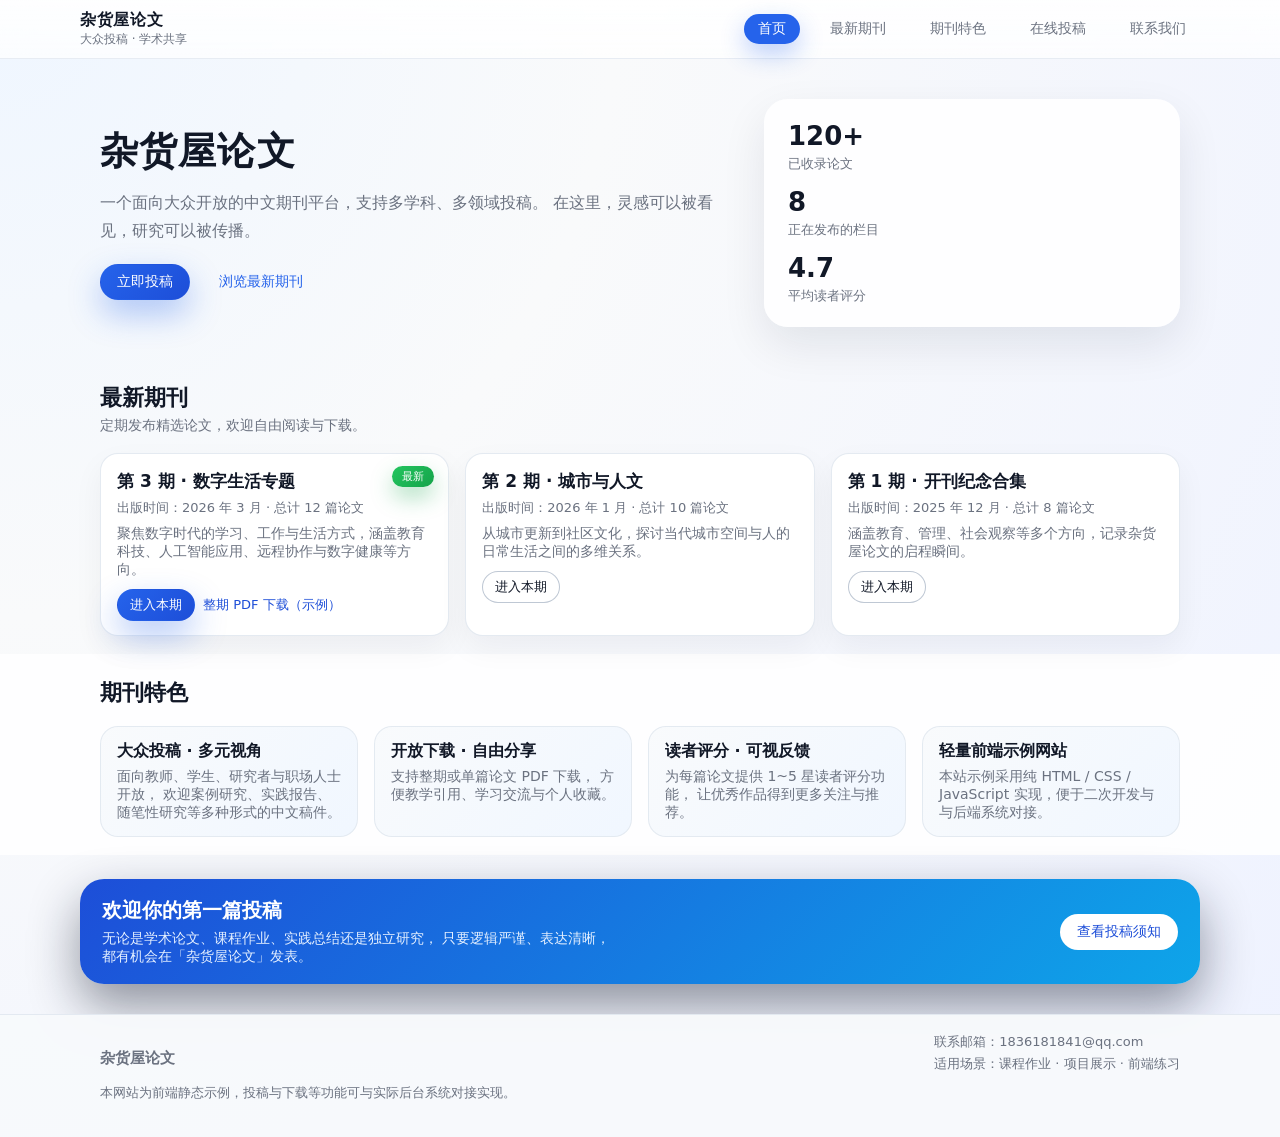
==== index.html @ 42ed57b1 "Add files via upload" ====
<!DOCTYPE html>
<html lang="zh-CN">
<head>
  <meta charset="UTF-8" />
  <meta name="viewport" content="width=device-width, initial-scale=1.0" />
  <title>杂货屋论文 - 中文期刊首页</title>
  <link rel="stylesheet" href="styles.css" />
</head>
<body>
  <header class="site-header">
    <div class="container header-inner">
      <div class="logo">
        <span class="logo-main">杂货屋论文</span>
        <span class="logo-sub">大众投稿 · 学术共享</span>
      </div>
      <nav class="nav">
        <a href="index.html" class="nav-link active">首页</a>
        <a href="#latest-issues" class="nav-link">最新期刊</a>
        <a href="#features" class="nav-link">期刊特色</a>
        <a href="submit.html" class="nav-link">在线投稿</a>
        <a href="#contact" class="nav-link">联系我们</a>
      </nav>
    </div>
  </header>

  <main>
    <!-- Hero 区域 -->
    <section class="hero">
      <div class="container hero-inner">
        <div class="hero-text">
          <h1>杂货屋论文</h1>
          <p>
            一个面向大众开放的中文期刊平台，支持多学科、多领域投稿。
            在这里，灵感可以被看见，研究可以被传播。
          </p>
          <div class="hero-actions">
            <a href="submit.html" class="btn btn-primary">立即投稿</a>
            <a href="#latest-issues" class="btn btn-ghost">浏览最新期刊</a>
          </div>
        </div>
        <div class="hero-panel">
          <div class="hero-stat">
            <span class="stat-number">120+</span>
            <span class="stat-label">已收录论文</span>
          </div>
          <div class="hero-stat">
            <span class="stat-number">8</span>
            <span class="stat-label">正在发布的栏目</span>
          </div>
          <div class="hero-stat">
            <span class="stat-number">4.7</span>
            <span class="stat-label">平均读者评分</span>
          </div>
        </div>
      </div>
    </section>

    <!-- 最新期刊 -->
    <section id="latest-issues" class="section">
      <div class="container">
        <div class="section-header">
          <h2>最新期刊</h2>
          <p>定期发布精选论文，欢迎自由阅读与下载。</p>
        </div>
        <div class="issue-grid">
          <article class="issue-card">
            <div class="issue-badge">最新</div>
            <h3>第 3 期 · 数字生活专题</h3>
            <p class="issue-meta">出版时间：2026 年 3 月 · 总计 12 篇论文</p>
            <p class="issue-desc">
              聚焦数字时代的学习、工作与生活方式，涵盖教育科技、人工智能应用、远程协作与数字健康等方向。
            </p>
            <div class="issue-actions">
              <a href="issue-3.html" class="btn btn-primary btn-sm">进入本期</a>
              <a href="#" class="text-link">整期 PDF 下载（示例）</a>
            </div>
          </article>

          <article class="issue-card">
            <h3>第 2 期 · 城市与人文</h3>
            <p class="issue-meta">出版时间：2026 年 1 月 · 总计 10 篇论文</p>
            <p class="issue-desc">
              从城市更新到社区文化，探讨当代城市空间与人的日常生活之间的多维关系。
            </p>
            <div class="issue-actions">
              <a href="issue-2.html" class="btn btn-outline btn-sm">进入本期</a>
            </div>
          </article>

          <article class="issue-card">
            <h3>第 1 期 · 开刊纪念合集</h3>
            <p class="issue-meta">出版时间：2025 年 12 月 · 总计 8 篇论文</p>
            <p class="issue-desc">
              涵盖教育、管理、社会观察等多个方向，记录杂货屋论文的启程瞬间。
            </p>
            <div class="issue-actions">
              <a href="issue-1.html" class="btn btn-outline btn-sm">进入本期</a>
            </div>
          </article>
        </div>
      </div>
    </section>

    <!-- 期刊特色 -->
    <section id="features" class="section section-alt">
      <div class="container">
        <div class="section-header">
          <h2>期刊特色</h2>
        </div>
        <div class="feature-grid">
          <div class="feature-card">
            <h3>大众投稿 · 多元视角</h3>
            <p>
              面向教师、学生、研究者与职场人士开放，
              欢迎案例研究、实践报告、随笔性研究等多种形式的中文稿件。
            </p>
          </div>
          <div class="feature-card">
            <h3>开放下载 · 自由分享</h3>
            <p>
              支持整期或单篇论文 PDF 下载，
              方便教学引用、学习交流与个人收藏。
            </p>
          </div>
          <div class="feature-card">
            <h3>读者评分 · 可视反馈</h3>
            <p>
              为每篇论文提供 1~5 星读者评分功能，
              让优秀作品得到更多关注与推荐。
            </p>
          </div>
          <div class="feature-card">
            <h3>轻量前端示例网站</h3>
            <p>
              本站示例采用纯 HTML / CSS / JavaScript
              实现，便于二次开发与与后端系统对接。
            </p>
          </div>
        </div>
      </div>
    </section>

    <!-- 投稿引导 -->
    <section class="section">
      <div class="container submit-promo">
        <div>
          <h2>欢迎你的第一篇投稿</h2>
          <p>
            无论是学术论文、课程作业、实践总结还是独立研究，
            只要逻辑严谨、表达清晰，都有机会在「杂货屋论文」发表。
          </p>
        </div>
        <div>
          <a href="submit.html" class="btn btn-primary">查看投稿须知</a>
        </div>
      </div>
    </section>
  </main>

  <footer id="contact" class="site-footer">
    <div class="container footer-inner">
      <div>
        <h3>杂货屋论文</h3>
        <p class="footer-text">
          本网站为前端静态示例，投稿与下载等功能可与实际后台系统对接实现。
        </p>
      </div>
      <div class="footer-info">
        <p>联系邮箱：1836181841@qq.com</p>
        <p>适用场景：课程作业 · 项目展示 · 前端练习</p>
      </div>
    </div>
  </footer>

  <script src="main.js"></script>
</body>
</html>
---- styles.css ----
:root {
  --bg: #f6f7fb;
  --bg-alt: #ffffff;
  --primary: #2563eb;
  --primary-soft: #e0edff;
  --primary-dark: #1d4ed8;
  --text: #111827;
  --text-muted: #6b7280;
  --border: #e5e7eb;
  --shadow-soft: 0 18px 45px rgba(15, 23, 42, 0.09);
  --radius-lg: 18px;
  --radius-md: 12px;
  --radius-pill: 999px;
}

*,
*::before,
*::after {
  box-sizing: border-box;
}

body {
  margin: 0;
  font-family: system-ui, -apple-system, BlinkMacSystemFont, "SF Pro Text",
    "PingFang SC", "Hiragino Sans GB", "Microsoft YaHei", sans-serif;
  color: var(--text);
  background: radial-gradient(circle at top left, #eff6ff, #f9fafb 36%, #eef2ff);
  -webkit-font-smoothing: antialiased;
}

a {
  color: inherit;
  text-decoration: none;
}

.container {
  width: 100%;
  max-width: 1120px;
  margin: 0 auto;
  padding: 0 20px;
}

/* Header */
.site-header {
  position: sticky;
  top: 0;
  z-index: 40;
  backdrop-filter: blur(14px);
  background: linear-gradient(
    to bottom,
    rgba(255, 255, 255, 0.9),
    rgba(255, 255, 255, 0.72)
  );
  border-bottom: 1px solid rgba(226, 232, 240, 0.8);
}

.header-inner {
  display: flex;
  align-items: center;
  justify-content: space-between;
  padding: 10px 0;
}

.logo {
  display: flex;
  flex-direction: column;
}

.logo-main {
  font-weight: 700;
  letter-spacing: 0.04em;
}

.logo-sub {
  font-size: 12px;
  color: var(--text-muted);
}

.nav {
  display: flex;
  gap: 16px;
  font-size: 14px;
}

.nav-link {
  padding: 6px 14px;
  border-radius: var(--radius-pill);
  color: var(--text-muted);
  transition: all 0.18s ease;
}

.nav-link:hover {
  background: var(--primary-soft);
  color: var(--primary-dark);
}

.nav-link.active {
  background: var(--primary);
  color: #ffffff;
  box-shadow: 0 10px 25px rgba(37, 99, 235, 0.3);
}

/* Hero */
.hero {
  padding: 40px 0 32px;
}

.hero-inner {
  display: grid;
  grid-template-columns: 3fr 2fr;
  gap: 40px;
  align-items: center;
}

.hero-text h1 {
  font-size: 38px;
  margin: 0 0 12px;
  letter-spacing: 0.03em;
}

.hero-text p {
  margin: 0 0 20px;
  color: var(--text-muted);
  line-height: 1.7;
}

.hero-actions {
  display: flex;
  gap: 12px;
}

.hero-panel {
  background: rgba(255, 255, 255, 0.92);
  border-radius: 24px;
  padding: 22px 24px;
  box-shadow: var(--shadow-soft);
  display: grid;
  gap: 14px;
}

.hero-stat {
  display: flex;
  flex-direction: column;
  gap: 4px;
}

.stat-number {
  font-size: 26px;
  font-weight: 700;
}

.stat-label {
  font-size: 13px;
  color: var(--text-muted);
}

/* Sections */
.section {
  padding: 24px 0 18px;
}

.section-alt {
  background: rgba(255, 255, 255, 0.9);
}

.section-header {
  text-align: left;
  margin-bottom: 18px;
}

.section-header h2 {
  margin: 0 0 4px;
  font-size: 22px;
}

.section-header p {
  margin: 0;
  color: var(--text-muted);
  font-size: 14px;
}

/* Issue cards */
.issue-grid {
  display: grid;
  grid-template-columns: repeat(auto-fit, minmax(260px, 1fr));
  gap: 16px;
}

.issue-card {
  background: #ffffff;
  border-radius: var(--radius-lg);
  padding: 16px 16px 14px;
  border: 1px solid rgba(226, 232, 240, 0.9);
  box-shadow: 0 12px 30px rgba(15, 23, 42, 0.05);
  position: relative;
}

.issue-card h3 {
  margin: 0 0 6px;
  font-size: 17px;
}

.issue-meta {
  margin: 0 0 8px;
  font-size: 13px;
  color: var(--text-muted);
}

.issue-desc {
  margin: 0 0 10px;
  font-size: 14px;
  color: var(--text-muted);
}

.issue-badge {
  position: absolute;
  top: 12px;
  right: 14px;
  background: linear-gradient(135deg, #22c55e, #16a34a);
  color: #ffffff;
  font-size: 11px;
  padding: 3px 10px;
  border-radius: var(--radius-pill);
  box-shadow: 0 10px 22px rgba(22, 163, 74, 0.35);
}

.issue-actions {
  display: flex;
  align-items: center;
  gap: 8px;
  margin-top: 4px;
  flex-wrap: wrap;
}

/* Buttons & links */
.btn {
  display: inline-flex;
  align-items: center;
  justify-content: center;
  gap: 6px;
  padding: 8px 16px;
  border-radius: var(--radius-pill);
  border: 1px solid transparent;
  font-size: 14px;
  cursor: pointer;
  transition: all 0.16s ease;
}

.btn-sm {
  padding: 6px 12px;
  font-size: 13px;
}

.btn-primary {
  background: linear-gradient(135deg, #2563eb, #1d4ed8);
  color: #ffffff;
  box-shadow: 0 14px 32px rgba(37, 99, 235, 0.35);
}

.btn-primary:hover {
  transform: translateY(-1px);
  box-shadow: 0 18px 40px rgba(37, 99, 235, 0.45);
}

.btn-outline {
  background: #ffffff;
  border-color: rgba(148, 163, 184, 0.6);
  color: var(--text);
}

.btn-outline:hover {
  border-color: var(--primary);
  color: var(--primary-dark);
  background: rgba(239, 246, 255, 0.8);
}

.btn-ghost {
  background: transparent;
  border-color: transparent;
  color: var(--primary);
}

.btn-ghost:hover {
  background: rgba(191, 219, 254, 0.4);
}

.text-link {
  font-size: 13px;
  color: var(--primary-dark);
}

.text-link:hover {
  text-decoration: underline;
}

/* Feature grid */
.feature-grid {
  display: grid;
  grid-template-columns: repeat(auto-fit, minmax(230px, 1fr));
  gap: 16px;
}

.feature-card {
  background: linear-gradient(
    135deg,
    rgba(248, 250, 252, 0.9),
    rgba(239, 246, 255, 0.9)
  );
  border-radius: var(--radius-lg);
  padding: 14px 16px;
  border: 1px solid rgba(226, 232, 240, 0.9);
}

.feature-card h3 {
  margin: 0 0 6px;
  font-size: 16px;
}

.feature-card p {
  margin: 0;
  font-size: 14px;
  color: var(--text-muted);
}

/* Submit promo */
.submit-promo {
  background: linear-gradient(135deg, #1d4ed8, #0ea5e9);
  border-radius: 24px;
  padding: 18px 22px;
  color: #e5f0ff;
  display: flex;
  align-items: center;
  justify-content: space-between;
  gap: 16px;
  box-shadow: 0 22px 50px rgba(15, 23, 42, 0.45);
}

.submit-promo h2 {
  margin: 0 0 6px;
  font-size: 20px;
  color: #ffffff;
}

.submit-promo p {
  margin: 0;
  font-size: 14px;
  max-width: 520px;
}

.submit-promo .btn-primary {
  background: #ffffff;
  color: #1d4ed8;
  box-shadow: none;
}

.submit-promo .btn-primary:hover {
  box-shadow: 0 14px 32px rgba(15, 23, 42, 0.32);
}

/* Footer */
.site-footer {
  margin-top: 12px;
  padding: 18px 0 22px;
  border-top: 1px solid rgba(226, 232, 240, 0.9);
  background: rgba(248, 250, 252, 0.95);
}

.footer-inner {
  display: flex;
  align-items: flex-start;
  justify-content: space-between;
  gap: 16px;
  font-size: 13px;
  color: var(--text-muted);
}

.footer-text {
  max-width: 420px;
}

.footer-info p {
  margin: 0 0 4px;
}

/* Issue pages */
.page-header {
  padding: 24px 0 10px;
}

.page-title {
  margin: 0 0 4px;
  font-size: 26px;
}

.page-meta {
  margin: 0;
  font-size: 13px;
  color: var(--text-muted);
}

.article-list {
  display: flex;
  flex-direction: column;
  gap: 12px;
  margin-top: 10px;
}

.article-card {
  background: #ffffff;
  border-radius: var(--radius-md);
  padding: 12px 14px;
  border: 1px solid rgba(226, 232, 240, 0.95);
  display: grid;
  grid-template-columns: minmax(0, 3fr) minmax(0, 2fr);
  gap: 10px;
}

.article-main h3 {
  margin: 0 0 6px;
  font-size: 15px;
}

.article-main p {
  margin: 0;
  font-size: 13px;
  color: var(--text-muted);
}

.article-meta {
  font-size: 12px;
  color: var(--text-muted);
  margin-top: 4px;
}

.article-actions {
  display: flex;
  flex-direction: column;
  align-items: flex-end;
  justify-content: space-between;
  gap: 8px;
}

.rating {
  display: flex;
  align-items: center;
  gap: 6px;
}

.star-group {
  display: flex;
  gap: 2px;
}

.star {
  font-size: 16px;
  cursor: pointer;
  color: #d1d5db;
  transition: transform 0.1s ease, color 0.12s ease;
}

.star.active {
  color: #fbbf24;
}

.star:hover {
  transform: translateY(-1px) scale(1.05);
}

.rating-value {
  font-size: 12px;
  color: var(--text-muted);
}

/* Submit page */
.submit-layout {
  padding: 28px 0 20px;
}

.submit-grid {
  display: grid;
  grid-template-columns: minmax(0, 3fr) minmax(0, 2fr);
  gap: 24px;
}

.submit-card {
  background: #ffffff;
  border-radius: 22px;
  padding: 18px 18px 16px;
  box-shadow: var(--shadow-soft);
  border: 1px solid rgba(226, 232, 240, 0.9);
}

.submit-card h2 {
  margin: 0 0 4px;
  font-size: 20px;
}

.submit-card p {
  margin: 0 0 14px;
  font-size: 14px;
  color: var(--text-muted);
}

.submit-form {
  display: flex;
  flex-direction: column;
  gap: 12px;
}

.form-row {
  display: flex;
  gap: 10px;
}

.form-field {
  flex: 1;
  display: flex;
  flex-direction: column;
  gap: 4px;
}

.form-label {
  font-size: 13px;
  color: var(--text);
}

.form-label span {
  color: #f97316;
}

input[type="text"],
input[type="email"],
select,
textarea {
  border-radius: 10px;
  border: 1px solid rgba(209, 213, 219, 0.9);
  padding: 8px 10px;
  font-size: 14px;
  font-family: inherit;
  outline: none;
  transition: border-color 0.15s ease, box-shadow 0.15s ease, background 0.15s ease;
  background: #f9fafb;
}

input[type="text"]:focus,
input[type="email"]:focus,
select:focus,
textarea:focus {
  border-color: var(--primary);
  box-shadow: 0 0 0 1px rgba(37, 99, 235, 0.3);
  background: #ffffff;
}

textarea {
  resize: vertical;
  min-height: 90px;
}

.helper-text {
  font-size: 12px;
  color: var(--text-muted);
}

.submit-hint-card {
  background: linear-gradient(145deg, #0f172a, #111827);
  border-radius: 22px;
  padding: 18px 18px 16px;
  color: #e5e7eb;
}

.submit-hint-card h3 {
  margin: 0 0 8px;
  font-size: 16px;
}

.submit-hint-card ul {
  padding-left: 18px;
  margin: 0 0 8px;
  font-size: 13px;
}

.submit-hint-card li {
  margin-bottom: 4px;
}

.submit-hint-card p {
  margin: 0;
  font-size: 12px;
  color: #9ca3af;
}

.form-message {
  margin-top: 8px;
  font-size: 13px;
}

.form-message.success {
  color: #16a34a;
}

.form-message.error {
  color: #dc2626;
}

/* Responsive */
@media (max-width: 860px) {
  .hero-inner {
    grid-template-columns: 1fr;
  }

  .hero-panel {
    order: -1;
  }

  .submit-grid,
  .article-card {
    grid-template-columns: 1fr;
  }

  .article-actions {
    align-items: flex-start;
  }
}

@media (max-width: 640px) {
  .header-inner {
    flex-direction: column;
    align-items: flex-start;
    gap: 6px;
  }

  .nav {
    width: 100%;
    flex-wrap: wrap;
    justify-content: flex-start;
  }

  .hero {
    padding-top: 30px;
  }

  .hero-text h1 {
    font-size: 28px;
  }

  .submit-promo {
    flex-direction: column;
    align-items: flex-start;
  }
}
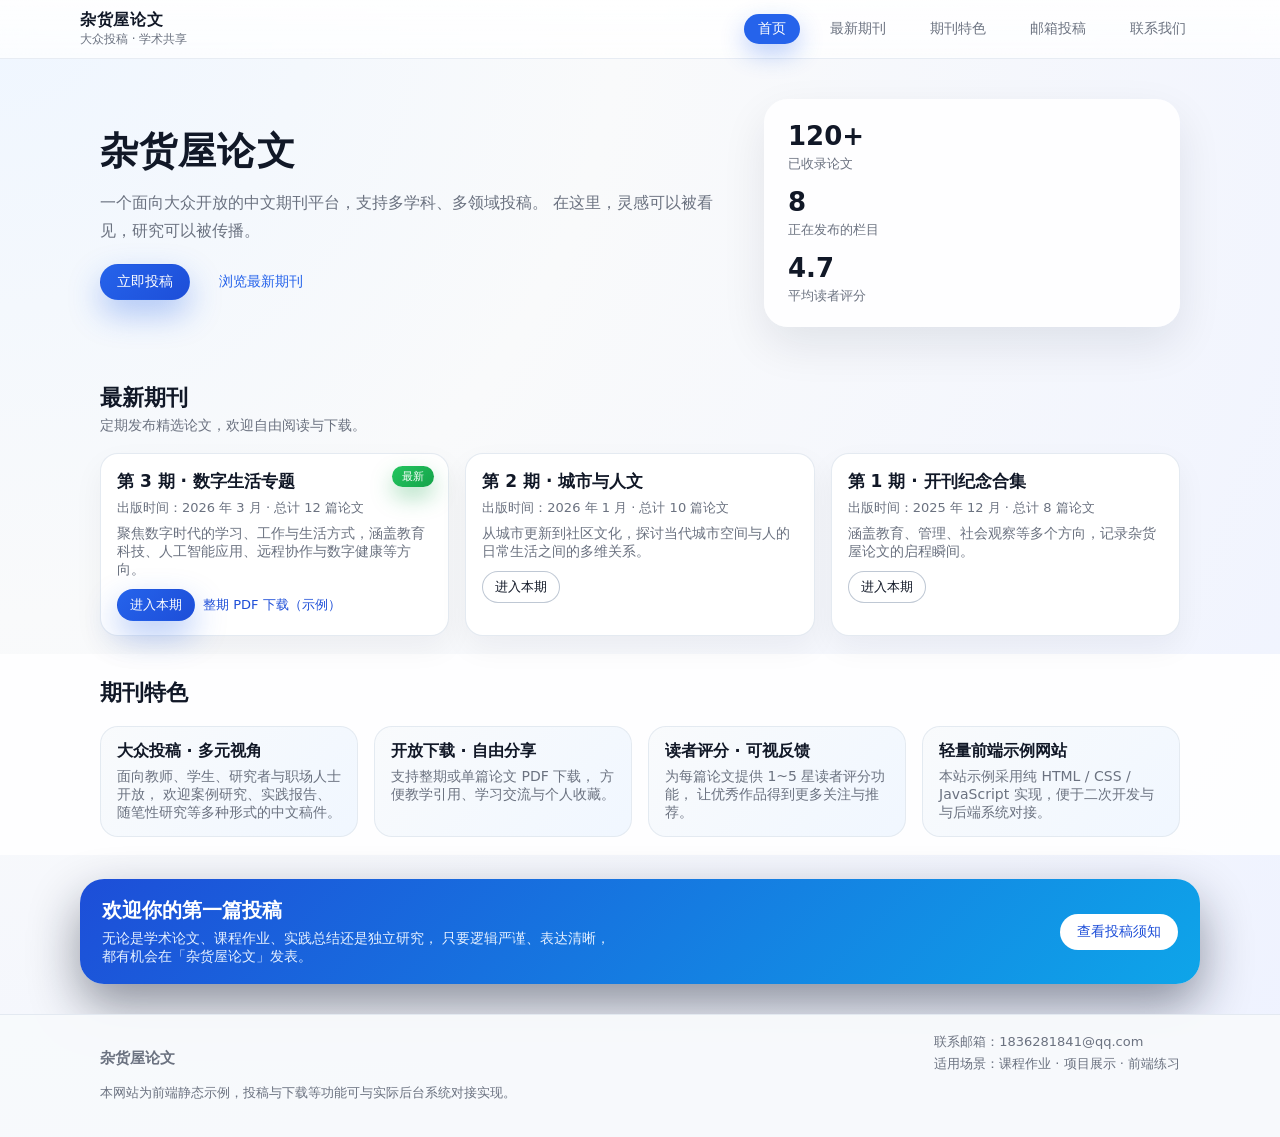
==== commit 9c691299: "Add files via upload" ====
--- a/index.html
+++ b/index.html
@@ -17,7 +17,7 @@
         <a href="index.html" class="nav-link active">首页</a>
         <a href="#latest-issues" class="nav-link">最新期刊</a>
         <a href="#features" class="nav-link">期刊特色</a>
-        <a href="submit.html" class="nav-link">在线投稿</a>
+        <a href="submit.html" class="nav-link">邮箱投稿</a>
         <a href="#contact" class="nav-link">联系我们</a>
       </nav>
     </div>
@@ -166,7 +166,7 @@
         </p>
       </div>
       <div class="footer-info">
-        <p>联系邮箱：1836181841@qq.com</p>
+        <p>联系邮箱：1836281841@qq.com</p>
         <p>适用场景：课程作业 · 项目展示 · 前端练习</p>
       </div>
     </div>
